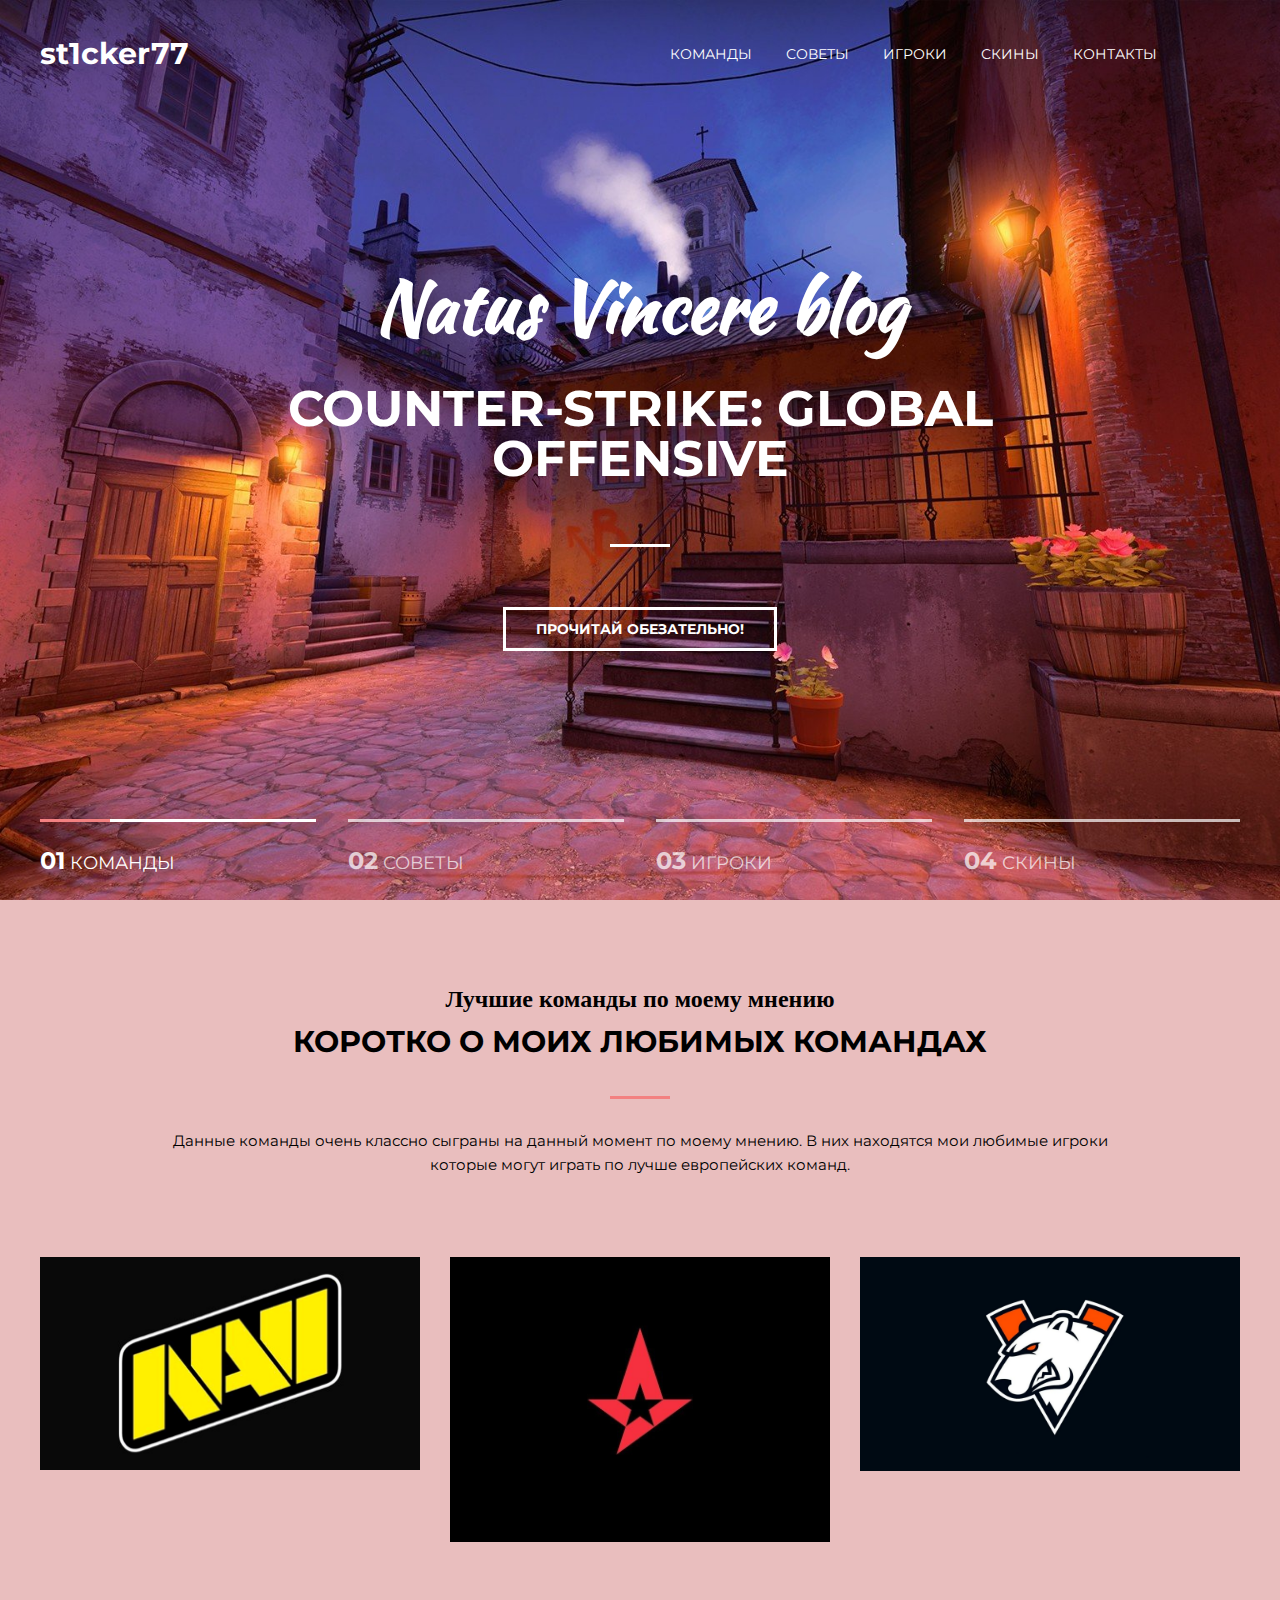
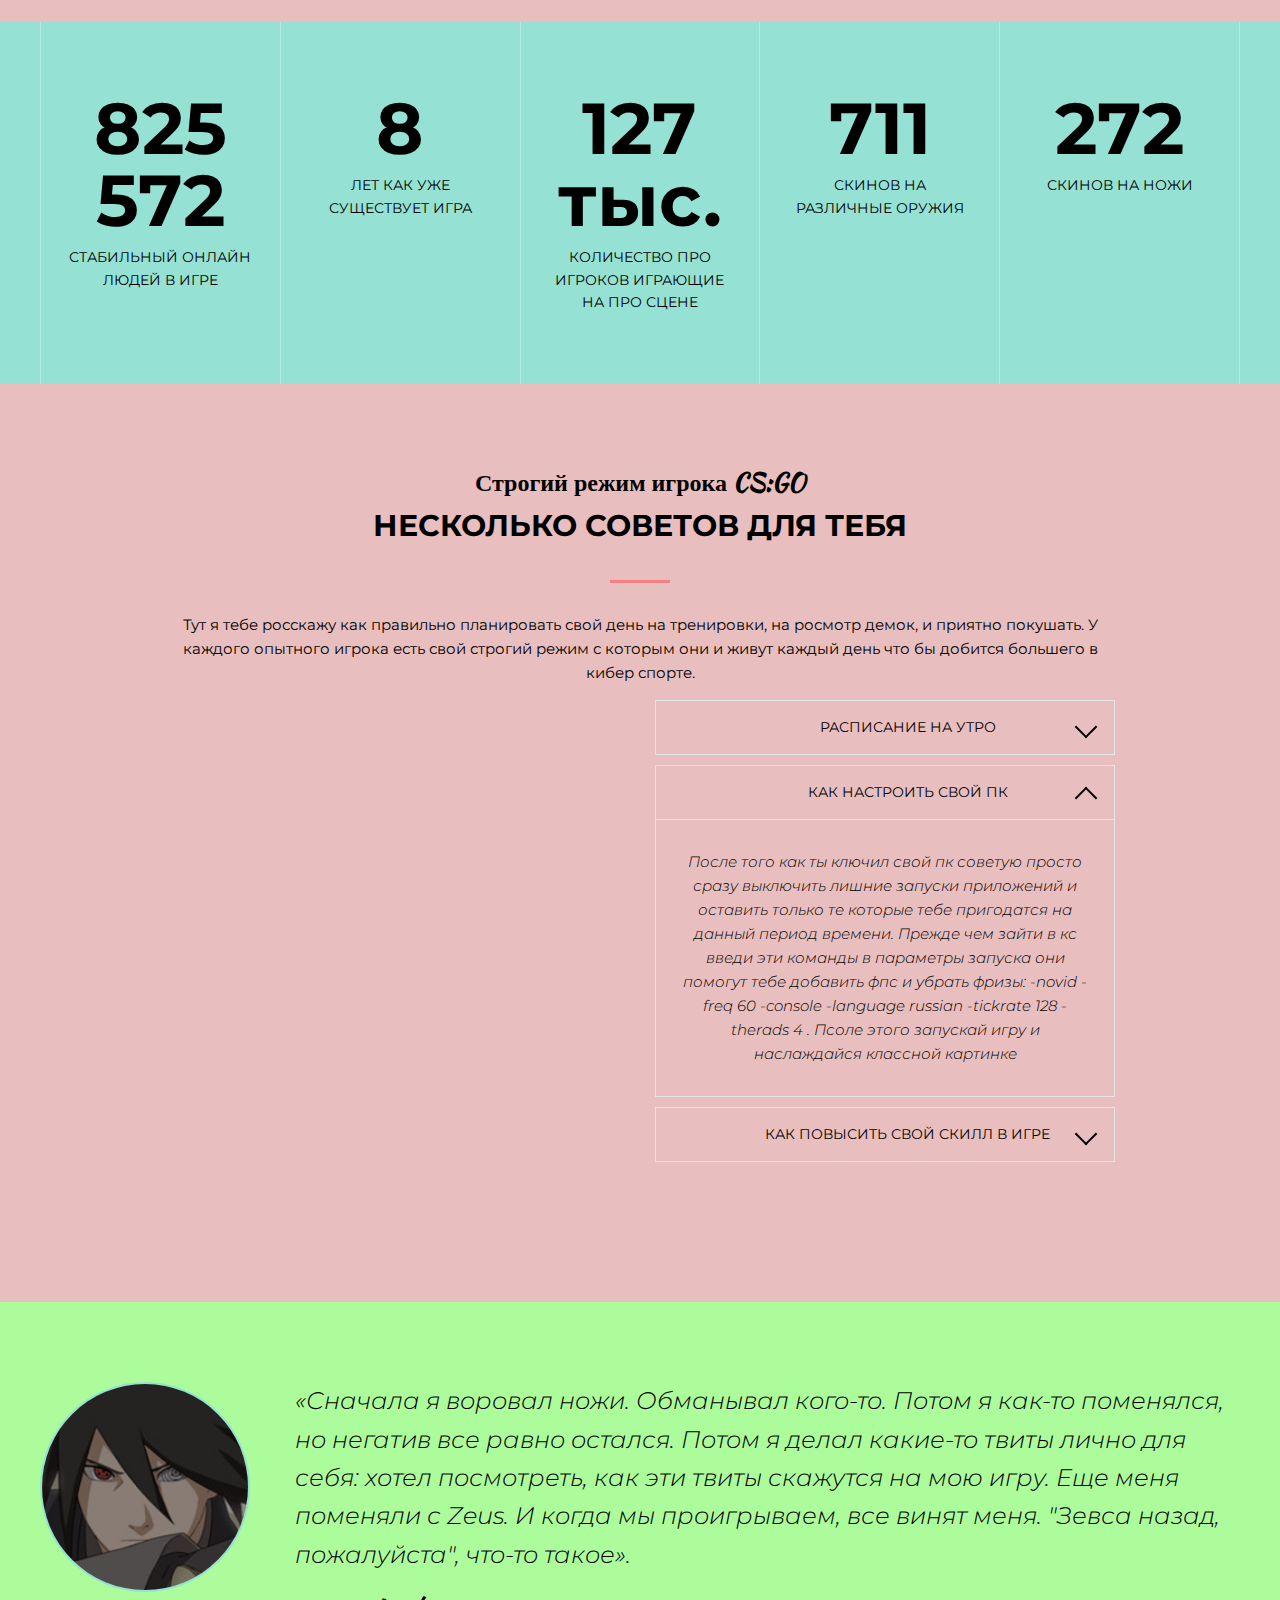
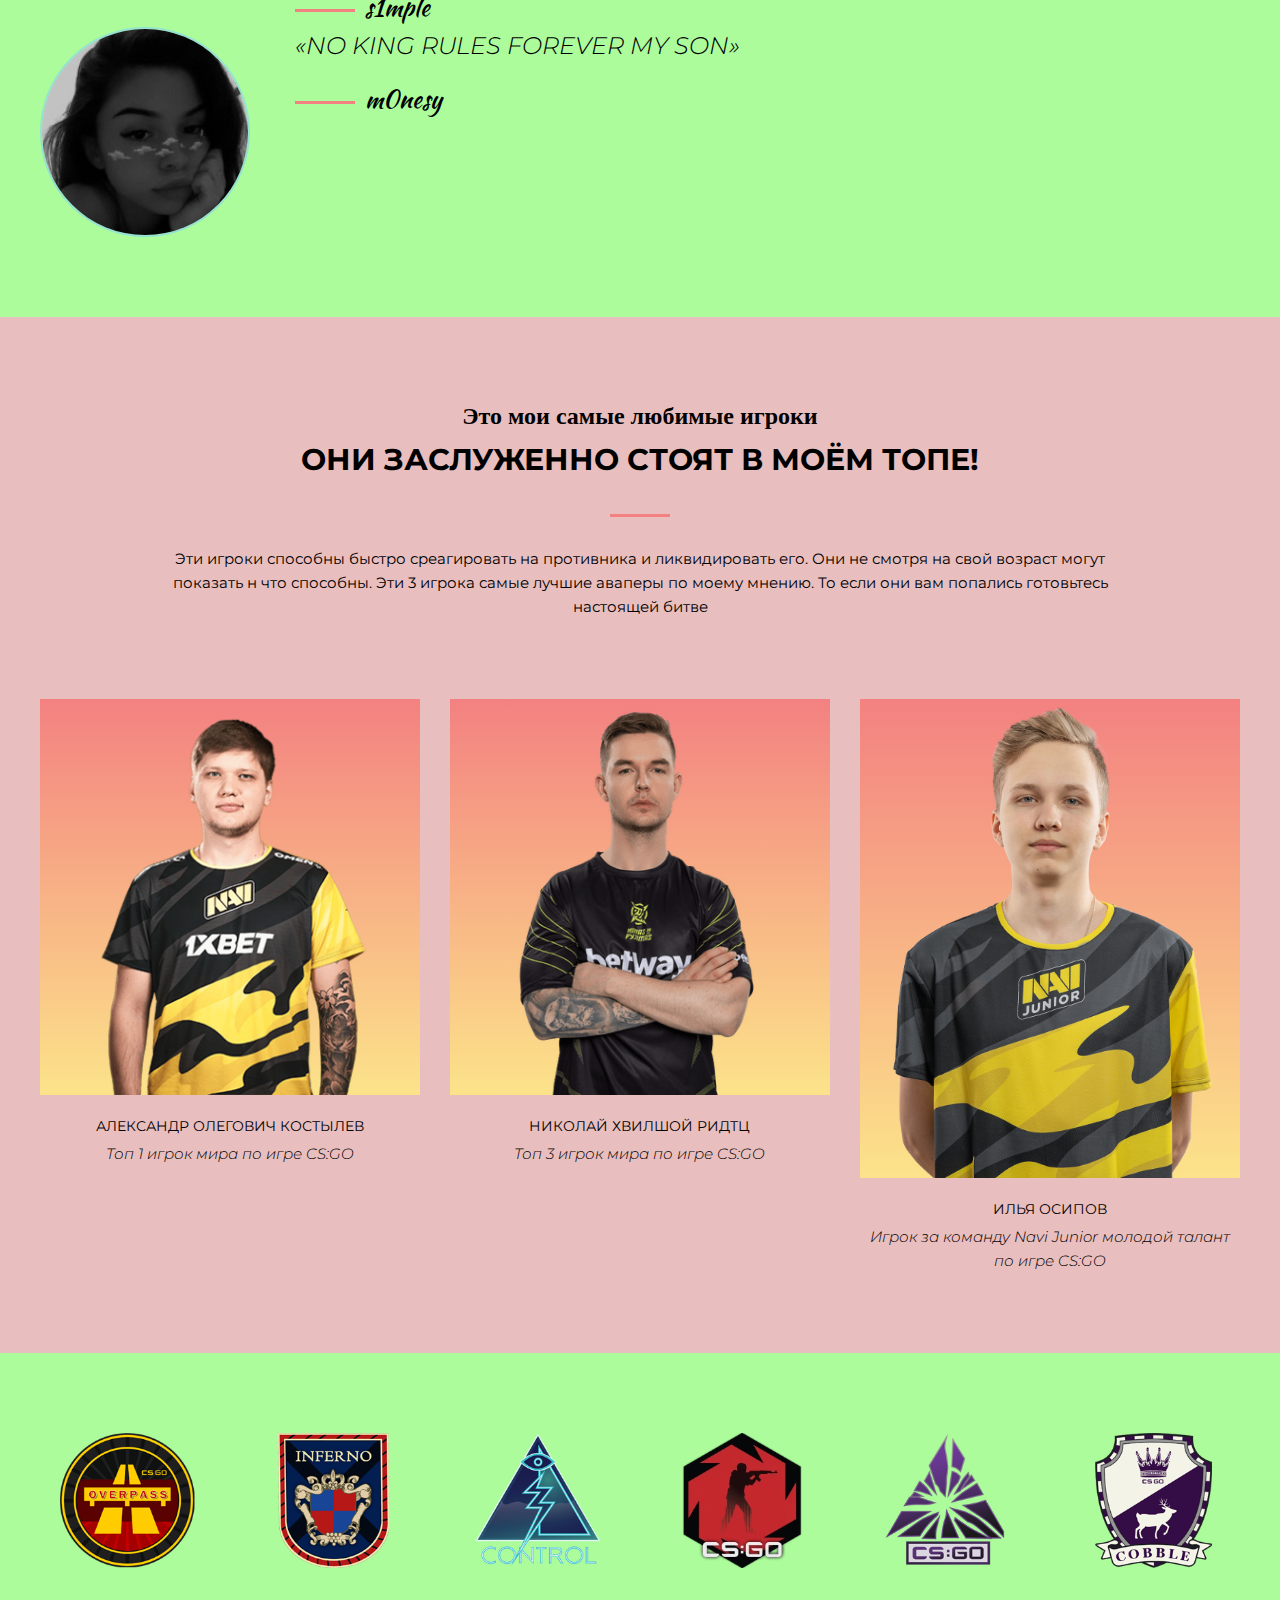
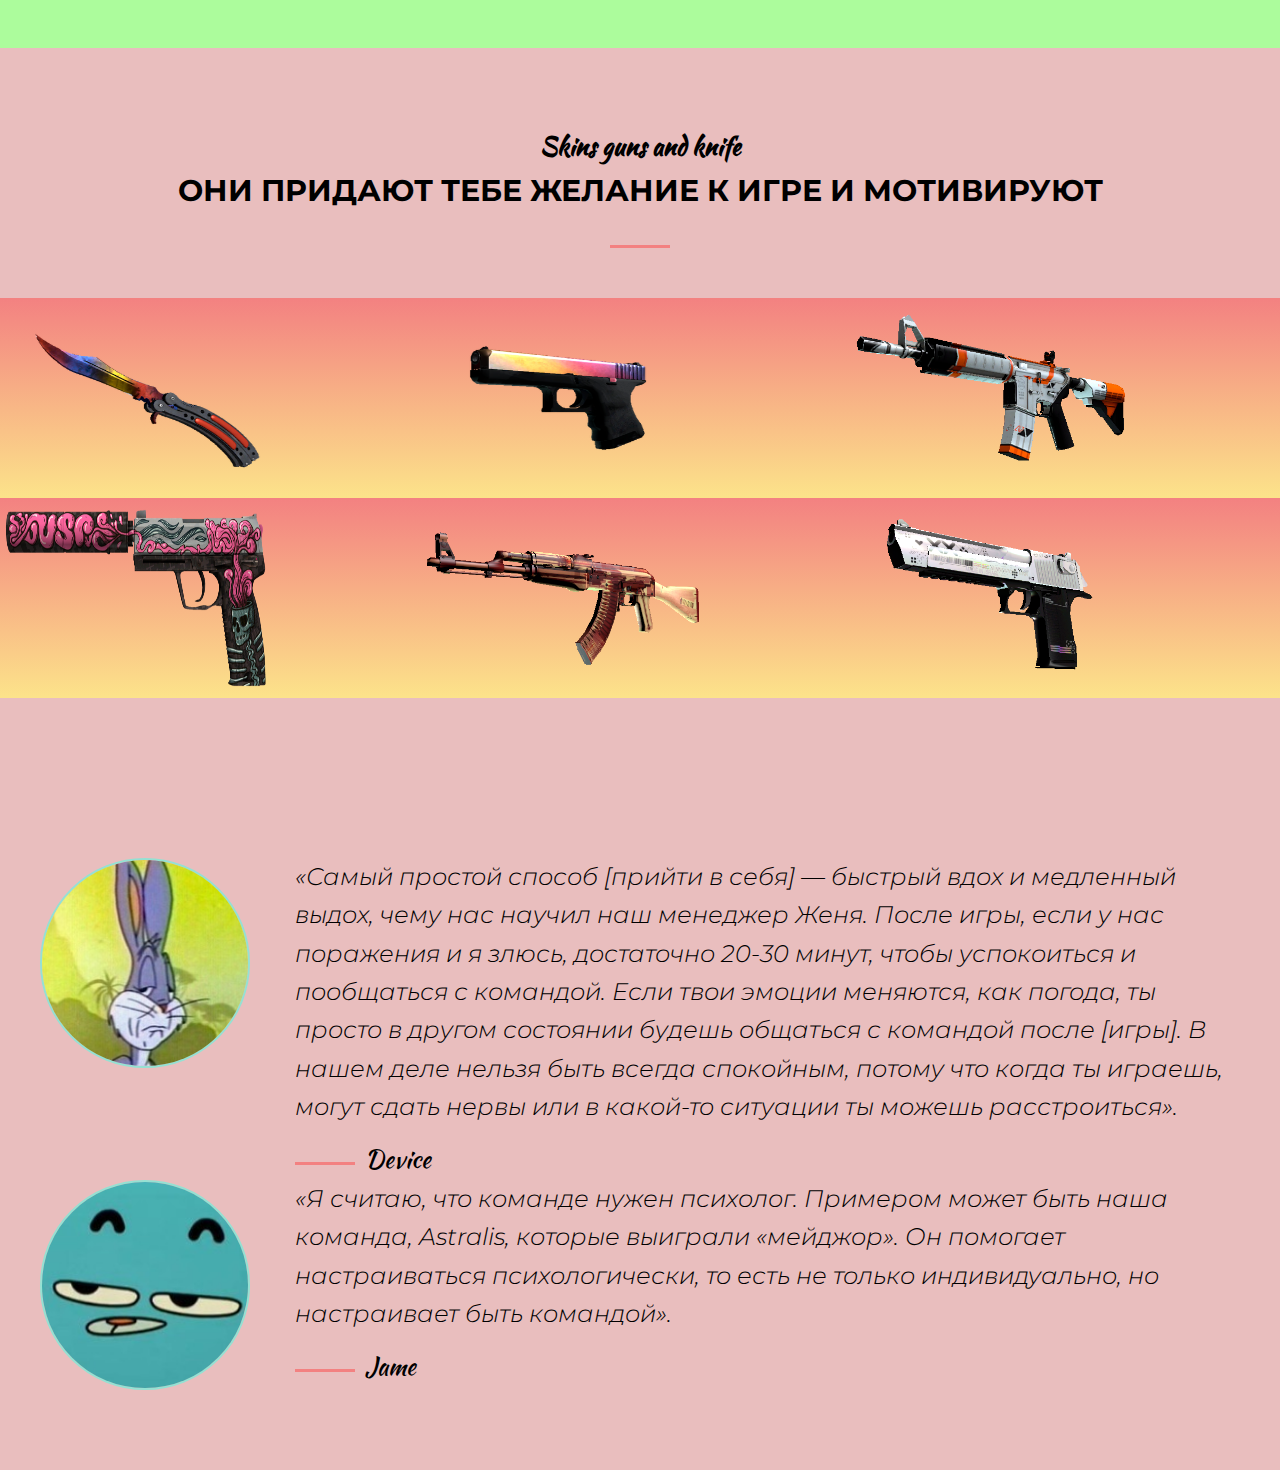
==== csgo_bio/index.html @ 7f613651 "Add files via upload" ====
<!DOCTYPE html>
<html lang="en">
<head>
    <meta charset="UTF-8">
    <meta name="viewport" content="width=device-width, initial-scale=1">
    <link rel="stylesheet" href="assets/css/style.css">
    <link href="https://fonts.googleapis.com/css?family=Kaushan+Script|Montserrat:300i,400,700&amp;subset=cyrillic-ext" rel="stylesheet">
    <link rel="stylesheet" href="https://use.fontawesome.com/releases/v5.7.2/css/all.css" integrity="sha384-fnmOCqbTlWIlj8LyTjo7mOUStjsKC4pOpQbqyi7RrhN7udi9RwhKkMHpvLbHG9Sr" crossorigin="anonymous">
    <link rel="stylesheet" type="text/css" href="https://cdn.jsdelivr.net/npm/slick-carousel@1.8.1/slick/slick.css"/>
    <title>st1cker77</title>
</head>
<body>
<header class="header" id="header">
    <div class="container">
        <div class="header__inner">
            <div class="header__logo" data-scroll="#intro">st1cker77</div>
            <nav class="nav" id="nav">
                <a class="nav__link" href="#" data-scroll="#about">Команды</a>
                <a class="nav__link" href="#" data-scroll="#sovet">Советы</a>
                <a class="nav__link" href="" data-scroll="#player">Игроки</a>
                <a class="nav__link" href="#" data-scroll="#works">Скины</a>
                <a class="nav__link" href="index2.html" target="_blank">КОНТАКТЫ</a>
                <a class="nav__link" href="cardindex.html" target="_blank">
                    <i class="fas fa-shopping-cart"></i>
                </a>
                <a class="nav__link" href="https://www.google.com/" target="_blank">
                    <i class="fas fa-search"></i>
                </a>
            </nav>
            <button class="nav-toggle" id="nav_toggle" type="button">
                <span class="nav-toggle__item">Menu</span>
            </button>
        </div>
    </div>
</header>
<div class="page">
    
    <div class="intro" id="intro">
        <div class="container">
            <div class="intro__inner">
                <h2 class="intro__suptitle">Natus Vincere blog</h2>
                <h1 class="intro__title">Counter-Strike: Global Offensive</h1>

                <a class="btn" href="https://ru.wikipedia.org/wiki/Counter-Strike:_Global_Offensive" target="_blank">Прочитай обезательно!</a>
            </div>
        </div>

        <div class="slider">
            <div class="container">
                <div class="slider__inner">
                    <div class="slider__item active">
                        <span class="slider__num">01</span>
                        <span class="slider__text">Команды</span>
                    </div>
                    <div class="slider__item">
                        <span class="slider__num">02</span>
                        <span class="slider__text">Советы</span>
                    </div>
                    <div class="slider__item">
                        <span class="slider__num">03</span>
                        <span class="slider__text">Игроки</span>
                    </div>
                    <div class="slider__item">
                        <span class="slider__num">04</span>
                        <span class="slider__text">Скины</span>
                    </div>
                </div>
            </div>
        </div>

    </div>


    
    <section class="section" id="about">
        <div class="container">

            <div class="section__header">
                <h3 class="section__suptitle">Лучшие команды по моему мнению</h3>
                <h2 class="section__title">Коротко о моих любимых командах</h2>
                <div class="section__text">
                    <p>Данные команды очень классно сыграны на данный момент по моему мнению. В них находятся мои любимые игроки которые могут играть по лучше европейских команд.</p>
                </div>
            </div>

            <div class="card">
                <div class="card__item">
                    <div class="card__inner">
                        <div class="card__img">
                            <a href="https://navi.gg/" target="_blank"><img src="assets/images/about/1.png" alt=""></a>
                        </div>
                        <div class="card__text">Natus Vincere</div>
                    </div>
                </div>

                <div class="card__item">
                    <div class="card__inner">
                        <div class="card__img">
                            <a href="https://astralis.gg/" target="_blank"><img src="assets/images/about/2.jpg" alt=""></a>
                        </div>
                        <div class="card__text">Astralis</div>
                    </div>
                </div>

                <div class="card__item">
                    <div class="card__inner">
                        <div class="card__img">
                            <a href="https://virtus.pro/ru/" target="_blank"><img src="assets/images/about/3.png" alt="" ></a>
                        </div>
                        <div class="card__text">Virtus.Pro</div>
                        
                    </div>
                </div>
            </div>

        </div>
    </section>
    
    <div class="statistics">
        <div class="container">

            <div class="stat">
                <div class="stat__item">
                    <div class="stat__count">825 572</div>
                    <div class="stat__text">Стабильный онлайн людей в игре</div>
                </div>
                <div class="stat__item">
                    <div class="stat__count">8</div>
                    <div class="stat__text">Лет как уже существует игра </div>
                </div>
                <div class="stat__item">
                    <div class="stat__count">127 тыс.</div>
                    <div class="stat__text">Количество про игроков играющие на про сцене </div>
                </div>
                <div class="stat__item">
                    <div class="stat__count">711</div>
                    <div class="stat__text">Скинов на различные оружия</div>
                </div>
                <div class="stat__item">
                    <div class="stat__count">272</div>
                    <div class="stat__text">Скинов на ножи</div>
                </div>
            </div>

        </div>
    </div>

    <section class="section" id="sovet">
        <div class="container">

            <div class="section__header">
                <h3 class="section__suptitle">Строгий режим игрока CS:GO</h3>
                <h2 class="section__title">несколько советов для тебя</h2>
                <div class="section__text">
                    <p>Тут я тебе росскажу как правильно планировать свой день на тренировки, на росмотр демок, и приятно покушать.  
                    У каждого опытного игрока есть свой строгий режим с которым они и живут каждый день что бы добится большего в кибер спорте.</p>
            </div>

            <div class="wedo">
                <div class="wedo__item">
                    <img class="wedo__img" src="assets/images/wedo.jpg" alt="">
                </div>

                <div class="wedo__item">

                    <div class="accordion">
                        <div class="accordion__item" data-collapse="#wedo_1">
                            <div class="accordion__header">
                                <img class="accordion__icon" src="assets/images/services/photography.png" alt="">
                                <div class="accordion__title">Расписание на утро</div>
                            </div>
                            <div class="accordion__content" id="wedo_1">
                                <p>Каждое утро я советую начинать с того что ты встал пошёл и умылся холодной водой, она тебе придаёт бодрости и быстро проснутся. После этого советую тебе выпить вкусного кофе и пойти сесть за компьютер и начать играть. Сначала поиграй тот самый Aim Botz что бы быстро почуствовать мышь и немного дм. После этого запускай FACEIT и начинай играть</p>
                            </div>
                        </div>

                        <div class="accordion__item active" data-collapse="#wedo_2">
                            <div class="accordion__header">
                                <img class="accordion__icon" src="assets/images/services/creativity.png" alt="">
                                <div class="accordion__title">Как настроить свой пк</div>
                            </div>
                            <div class="accordion__content" id="wedo_2">
                                <p>После того как ты ключил свой пк советую просто сразу выключить лишние запуски приложений и оставить только те которые тебе пригодатся на данный период времени. Прежде чем зайти в кс введи эти команды в параметры запуска они помогут тебе добавить фпс и убрать фризы: -novid -freq 60 -console -language russian -tickrate 128 -therads 4 . Псоле этого запускай игру и наслаждайся классной картинке</p>
                            </div>
                        </div>

                        <div class="accordion__item" data-collapse="#wedo_3">
                            <div class="accordion__header">
                                <img class="accordion__icon" src="assets/images/services/webdesign.png" alt="">
                                <div class="accordion__title">Как повысить свой скилл в игре</div>
                            </div>
                            <div class="accordion__content" id="wedo_3">
                                <p>Советую выбрать свою роль на каждой карте где у тебя часто и классно получается отыграть. Начни играть отдельную роль а не пушить каждую позицию. Каждый вечер советую смотреть демку того игрока который отыгрует такую же роль как и ты </p>
                            </div>
                        </div>
                    </div>

                </div>
            </div>

        </div>
    </section>


    <div class="section  section--gray">
        <div class="container">

            <div class="reviews">
                <div data-slider>
                    <div>
                        <div class="reviews__item">
                            <img class="reviews__photo" src="assets/images/avatar.jpg" alt="">
                            <div class="reviews__text">«Сначала я воровал ножи. Обманывал кого-то. Потом я как-то поменялся, но негатив все равно остался. Потом я делал какие-то твиты лично для себя: хотел посмотреть, как эти твиты скажутся на мою игру. Еще меня поменяли с  Zeus. И когда мы проигрываем, все винят меня. "Зевса назад, пожалуйста", что-то такое».</div>
                            <div class="reviews__author">s1mple</div>
                        </div>
                    </div>

                    <div>
                        <div class="reviews__item">
                            <img class="reviews__photo" src="assets/images/avatar2.jpg" alt="">
                            <div class="reviews__text">«NO KING RULES FOREVER MY SON»</div>
                            <div class="reviews__author">m0nesy</div>
                        </div>
                    </div>
                </div>
            </div>

        </div>
    </div>


    <section class="section" id="player">
        <div class="container">

            <div class="section__header">
                <h3 class="section__suptitle">Это мои самые любимые игроки</h3>
                <h2 class="section__title">Они заслуженно стоят в моём топе!</h2>
                <div class="section__text">
                    <p>Эти игроки способны быстро среагировать на противника и ликвидировать его. Они не смотря на свой возраст могут показать н что способны. Эти 3 игрока самые лучшие аваперы по моему мнению. То если они вам попались готовьтесь настоящей битве</p>
                </div>
            </div>

            <div class="card">
                <div class="card__item">
                    <div class="card__inner">
                        <div class="card__img">
                            <img src="assets/images/team/1.jpg" alt="">
                        </div>
                        <div class="card__text">
                            <div class="social">
                                <a class="social__item" href="https://ru-ru.facebook.com/s1mpleon" target="_blank">
                                    <i class="fab fa-facebook-f"></i>
                                </a>
                                <a class="social__item" href="https://twitter.com/s1mpleo" target="_blank">
                                    <i class="fab fa-twitter"></i>
                                </a>
                                <a class="social__item" href="https://www.instagram.com/s1mpleo/?hl=ru" target="_blank">
                                    <i class="fab fa-instagram"></i>
                                </a>
                            </div>
                        </div>
                    </div>
                    <div class="card__info">
                        <div class="card__name">Александр Олегович Костылев</div>
                        <div class="card__prof">Топ 1 игрок мира по игре CS:GO</div>
                    </div>
                </div>

                <div class="card__item">
                    <div class="card__inner">
                        <div class="card__img">
                            <img src="assets/images/team/2.jpg" alt="">
                        </div>
                        <div class="card__text">
                            <div class="social">
                                <a class="social__item" href="https://www.facebook.com/devveking" target="_blank">
                                    <i class="fab fa-facebook-f"></i>
                                </a>
                                <a class="social__item" href="https://twitter.com/dev1ce?lang=ru" target="_blank">
                                    <i class="fab fa-twitter"></i>
                                </a>
                                <a class="social__item" href="https://www.instagram.com/devveking/?hl=ru" target="_blank">
                                    <i class="fab fa-instagram"></i>
                                </a>
                            </div>
                        </div>
                    </div>
                    <div class="card__info">
                        <div class="card__name">Николай Хвилшой Ридтц</div>
                        <div class="card__prof">Топ 3 игрок мира по игре CS:GO</div>
                    </div>
                </div>

                <div class="card__item">
                    <div class="card__inner">
                        <div class="card__img">
                            <img src="assets/images/team/3.jpg" alt="">
                        </div>
                        <div class="card__text">
                            <div class="social">
                                <a class="social__item" href="https://twitter.com/m0NESY13" target="_blank">
                                    <i class="fab fa-twitter"></i>
                                </a>
                                <a class="social__item" href="https://www.instagram.com/m0nesy13/" target="_blank">
                                    <i class="fab fa-instagram"></i>
                                </a>
                            </div>
                        </div>
                    </div>
                    <div class="card__info">
                        <div class="card__name">Илья Осипов</div>
                        <div class="card__prof">Игрок за команду Navi Junior молодой талант по игре CS:GO</div>
                    </div>
                </div>

            </div>

        </div>
    </section>
    
    <div class="section  section--gray">
        <div class="container">

            <div class="logos">
                <div class="logos__item">
                    <img class="logos__img" src="assets/images/logos/1.png" alt="">
                </div>
                <div class="logos__item">
                    <img class="logos__img" src="assets/images/logos/2.png" alt="">
                </div>
                <div class="logos__item">
                    <img class="logos__img" src="assets/images/logos/3.png" alt="">
                </div>
                <div class="logos__item">
                    <img class="logos__img" src="assets/images/logos/4.png" alt="">
                </div>
                <div class="logos__item">
                    <img class="logos__img" src="assets/images/logos/5.png" alt="">
                </div>
                <div class="logos__item">
                    <img class="logos__img" src="assets/images/logos/6.png" alt="">
                </div>
            </div>

        </div>
    </div>

    <section class="section" id="works">
        <div class="container">
            <div class="section__header">
                <h3 class="section__suptitle">Skins guns and knife</h3>
                <h2 class="section__title">Они придают тебе желание к игре и мотивируют</h2>
                <div class="section__text">
                    <p></p>
                </div>
            </div>
        </div>

        <div class="works">
            <div class="works__col">
                <div class="works__item">
                    <img class="works__image" src="assets/images/works/1.jpg" alt="" width="271px" height="112px">
                    <div class="works__info">
                        <div class="works__title">Butterfly knife</div>
                        <div class="works__text">Marble fade</div>
                    </div>
                </div>
                <div class="works__item">
                    <img class="works__image" src="assets/images/works/2.jpg" alt="" width="271px" height="112px">
                    <div class="works__info">
                        <div class="works__title">USP-S</div>
                        <div class="works__text">Cortex</div>
                    </div>
                </div>
            </div>

            <div class="works__col">
                <div class="works__item">
                    <img class="works__image" src="assets/images/works/3.jpg" alt="" width="271px" height="112px">
                    <div class="works__info">
                        <div class="works__title">Glock-18</div>
                        <div class="works__text">Fade</div>
                    </div>
                </div>
                <div class="works__item">
                    <img class="works__image" src="assets/images/works/4.jpg" alt="" width="271px" height="112px">
                    <div class="works__info">
                        <div class="works__title">AK-47</div>
                        <div class="works__text">X-Ray</div>
                    </div>
                </div>
            </div>



            <div class="works__col">
                <div class="works__item">
                    <img class="works__image" src="assets/images/works/6.jpg" alt="" width="271px" height="112px">
                    <div class="works__info">
                        <div class="works__title">M4A4</div>
                        <div class="works__text">Asimov</div>
                    </div>
                </div>
                <div class="works__item">
                    <img class="works__image" src="assets/images/works/7.jpg" alt="" width="271px" height="112px">
                    <div class="works__info">
                        <div class="works__title">Desert Eagle</div>
                        <div class="works__text">Printstream</div>
                    </div>
                </div>
            </div>
        </div>
    </section>

    <div class="section">
        <div class="container">

            <div class="reviews">

                <div data-slider>
                    <div>
                        <div class="reviews__item">
                            <img class="reviews__photo" src="assets/images/img1.jpg" alt="">
                            <div class="reviews__text">«Самый простой способ [прийти в себя] — быстрый вдох и медленный выдох, чему нас научил наш менеджер Женя. После игры, если у нас поражения и я злюсь, достаточно 20-30 минут, чтобы успокоиться и пообщаться с командой. Если твои эмоции меняются, как погода, ты просто в другом состоянии будешь общаться с командой после [игры]. В нашем деле нельзя быть всегда спокойным, потому что когда ты играешь, могут сдать нервы или в какой-то ситуации ты можешь расстроиться».</div>
                            <div class="reviews__author">Device</div>
                        </div>
                    </div>

                    <div>
                        <div class="reviews__item">
                            <img class="reviews__photo" src="assets/images/img2.jpg" alt="">
                            <div class="reviews__text">«Я считаю, что команде нужен психолог. Примером может быть наша команда,  Astralis, которые выиграли «мейджор». Он помогает настраиваться психологически, то есть не только индивидуально, но настраивает быть командой».</div>
                            <div class="reviews__author">Jame</div>
                        </div>
                    </div>
                </div>
            </div>

        </div>
    </div>

<script src="https://ajax.googleapis.com/ajax/libs/jquery/3.3.1/jquery.min.js"></script>
<script type="text/javascript" src="https://cdn.jsdelivr.net/npm/slick-carousel@1.8.1/slick/slick.min.js"></script>
<script src="assets/js/app.js"></script>

</body>
</html>
---- csgo_bio/assets/css/style.css ----
body {
    margin: 0;
    font-family: 'Montserrat', sans-serif;

    font-size: 15px;
    line-height: 1.6;
    color: #333;
}

*,
*:before,
*:after {
    box-sizing: border-box;
}

h1, h2, h3, h4, h5, h6 {
    margin: 0;
}

hr {
    display: block;
    width: 100%;
    height: 1px;
    margin: 40px 0;

    border: 0;
    background-color: #e5e5e5;
}



.page {
    overflow: hidden;
    background-color: rgb(233, 190, 190);
}



.container {
    width: 100%;
    max-width: 1230px;
    padding: 0 15px;
    margin: 0 auto;
}




.intro {
    display: flex;
    flex-direction: column;
    justify-content: center;
    width: 100%;
    height: 100vh;
    min-height: 820px;
    position: relative;

    background: url("../images/intro.jpg") center no-repeat;
    -webkit-background-size: cover;
    background-size: cover;
}

.intro__inner {
    width: 100%;
    max-width: 880px;
    margin: 0 auto;

    text-align: center;
}

.intro__title {
    color: #fff;
    font-size: 50px;
    font-weight: 700;
    text-transform: uppercase;
    line-height: 1;
}

.intro__title:after {
    content: "";
    display: block;
    width: 60px;
    height: 3px;
    margin: 60px auto;

    background-color: #fff;
}

.intro__suptitle {
    margin-bottom: 20px;

    font-family: 'Kaushan Script', cursive;
    font-size: 72px;
    color: #fff;
}



.header {
    width: 100%;
    padding-top: 30px;

    position: absolute;
    top: 0;
    left: 0;
    right: 0;
    z-index: 1000;
}

.header.fixed {
    padding: 10px 0;

    background-color: #eb8b8d;
    box-shadow: 0 3px 10px rgba(0, 0, 0, 0.2);

    position: fixed;
    top: 0;
    left: 0;
    right: 0;

    transform: translate3d(0, 0, 0);
}

.header.active {
    background-color: #eb8b8d;
}

.header__inner {
    display: flex;
    justify-content: space-between;
    align-items: center;
}

.header__logo {
    font-size: 30px;
    font-weight: 700;
    color: #fff;
}



.nav {
    font-size: 14px;
    text-transform: uppercase;
}

.nav__link {
    display: inline-block;
    vertical-align: top;
    margin: 0 15px;
    position: relative;

    color: #fff;
    text-decoration: none;

    transition: color .1s linear;
}

.nav__link:after {
    content: "";
    display: block;
    width: 100%;
    height: 3px;

    background-color: #fce38a;
    opacity: 0;

    position: absolute;
    top: 100%;
    left: 0;
    z-index: 1;

    transition: opacity .1s linear;
}

.nav__link:hover {
    color: #fce38a;
}

.nav__link:hover:after,
.nav__link.active:after {
    opacity: 1;
}

.nav__link.active {
    color: #fce38a;
}



.nav-toggle {
    width: 30px;
    padding: 10px 0;
    display: none;

    font-size: 0;
    color: transparent;

    border: 0;
    background: none;
    cursor: pointer;

    position: absolute;
    top: 24px;
    right: 24px;
    z-index: 1;
}

.nav-toggle:focus {
    outline: 0;
}

.nav-toggle__item {
    display: block;
    width: 100%;
    height: 3px;

    background-color: #fff;

    position: absolute;
    top: 0;
    right: 0;
    bottom: 0;
    left: 0;
    margin: auto;

    transition: background .2s linear;
}

.nav-toggle.active .nav-toggle__item {
    background: none;
}

.nav-toggle__item:before,
.nav-toggle__item:after {
    content: "";
    width: 100%;
    height: 3px;

    background-color: #fff;

    position: absolute;
    left: 0;
    z-index: 1;

    transition: transform .2s linear;
}

.nav-toggle__item:before {
    top: -8px;
}

.nav-toggle__item:after {
    bottom: -8px;
}

.nav-toggle.active .nav-toggle__item:before {
    transform-origin: left top;
    transform: rotate(45deg) translate3d(0px, -2px, 0)
}

.nav-toggle.active .nav-toggle__item:after {
    transform-origin: left bottom;
    transform: rotate(-45deg) translate3d(0px, 3px, 0);
}



.btn {
    display: inline-block;
    vertical-align: top;
    padding: 8px 30px;

    border: 3px solid #fff;

    font-size: 14px;
    font-weight: 700;
    color: #fff;
    text-transform: uppercase;
    text-decoration: none;

    transition: background .1s linear, color .1s linear;
}

.btn:hover {
    background-color: #fff;
    color: #333;
}




.slider {
    width: 100%;

    position: absolute;
    bottom: 0;
    left: 0;
    z-index: 1;
}

.slider__inner {
    display: flex;
    justify-content: space-between;
}

.slider__item {
    width: 23%;
    padding: 20px 0;
    position: relative;

    border-top: 3px solid #fff;
    opacity: .7;

    font-size: 18px;
    color: #fff;
    text-transform: uppercase;
}

.slider__item.active {
    opacity: 1;
}

.slider__item.active:before {
    content: "";
    display: block;
    width: 70px;
    height: 3px;

    background-color: #f38181;

    position: absolute;
    top: -3px;
    left: 0;
    z-index: 1;
}

.slider__num {
    font-size: 24px;
    font-weight: 700;
}



.section {
    padding: 80px 0;
}

.section--devices {
    margin-bottom: 40px;
    padding-bottom: 0;

    background: url("../images/devices-bg.jpg") center no-repeat;
    -webkit-background-size: cover;
    background-size: cover;
}

.section--gray {
    background-color: #acfc9c;
}

.section--clients {
    background: #f5f5f5 url("../images/clients-bg.jpg") center no-repeat;
    -webkit-background-size: cover;
    background-size: cover;
}

.section--map {
    padding: 40px 0;
    background: #000000 url("../images/map-bg.jpg") center no-repeat / cover;
}

.section__header {
    width: 100%;
    max-width: 950px;
    margin: 0 auto 50px;

    text-align: center;
}

.section__suptitle {
    font-family: 'Kaushan Script', cursive;
    font-size: 24px;
    color: rgb(0, 0, 0);
}

.section__title {
    font-size: 30px;
    font-weight: 700;
    color: rgb(0, 0, 0);
    text-transform: uppercase;
}

.section__title:after {
    content: "";
    display: block;
    width: 60px;
    height: 3px;
    margin: 30px auto;

    background-color: #f38181;
}

.section__text {
    font-size: 15px;
    color: rgb(0, 0, 0);
}




.card {
    margin: 80px -15px 0;
    display: flex;
    flex-wrap: wrap;
    justify-content: space-between;
}

.card__item {
    width: 33.33333%;
    padding: 0 15px;
}

.card__inner {
    position: relative;
    background-color: #95e1d3;
}

.card__inner:hover .card__img {
    transform: translate3d(-10px, -10px, 0);
}

.card__inner:hover .card__img img {
    opacity: .1;
}

.card__inner:hover .card__text {
    opacity: 1;
}

.card__img {
    background: linear-gradient(to bottom, #f38181, #fce38a);

    transition: transform .2s linear;
}

.card__img img {
    display: block;
    max-width: 100%;
    height: auto;
    transition: opacity .1s linear;
}

.card__text {
    width: 100%;

    font-size: 18px;
    color: #fff;
    text-transform: uppercase;
    font-weight: 700;
    text-align: center;
    opacity: 0;

    position: absolute;
    top: 50%;
    left: 0;
    z-index: 2;
    transform: translate3d(0, -50%, 0);

    transition: opacity .2s linear;
}

.card__info {
    margin-top: 20px;

    text-align: center;
}

.card__name {
    margin-bottom: 5px;

    font-size: 14px;
    color: rgb(0, 0, 0);
    text-transform: uppercase;
}

.card__prof {
    font-size: 15px;
    font-style: italic;
    font-weight: 300;
    color: rgb(0, 0, 0);
}




.statistics {
    background-color: #95e1d3;
}

.stat {
    display: flex;
    flex-wrap: wrap;
}

.stat__item {
    flex: 1 1 0;
    padding: 70px 25px;

    border-left: 1px solid #b5eae0;

    text-align: center;
    color: rgb(0, 0, 0);
}

.stat__item:last-child {
    border-right: 1px solid #b5eae0;
}

.stat__count {
    margin-bottom: 10px;

    font-size: 72px;
    font-weight: 700;
    line-height: 1;
}

.stat__text {
    font-size: 14px;
    text-transform: uppercase;
}


.services {
    display: flex;
    flex-wrap: wrap;
}

.services__item {
    width: 33.33333%;
    padding: 0 35px 40px 85px;
    position: relative;
    margin-bottom: 40px;
}

.services__item--border {
    border-bottom: 1px solid #000000;
}

.services__icon {
    position: absolute;
    top: 0;
    left: 28px;
    z-index: 1;
}

.services__title {
    margin-bottom: 10px;

    font-size: 14px;
    color: rgb(0, 0, 0);
    text-transform: uppercase;
}

.services__text {
    font-size: 15px;
    color: rgb(0, 0, 0);
}

.devices {
    width: 100%;
    max-width: 600px;
    margin: 0 auto;
    position: relative;
}

.devices__item {
    display: block;
    max-width: 100%;
    height: auto;
}

.devices__item--iphone {
    position: absolute;
    bottom: -80px;
    right: 0;
    z-index: 1;
}



.wedo {
    display: flex;
    flex-wrap: wrap;
    margin: 0 -15px;
}

.wedo__item {
    width: 50%;
    padding: 0 15px;
}

.wedo__img {
    display: block;
    max-width: 100%;
    height: auto;
}


.accordion__item {
    margin-bottom: 10px;
    border: 1px solid #e5e5e5;
}

.accordion__item.active .accordion__content {
    display: block;
}

.accordion__item.active .accordion__header {
    border-bottom-color: #e5e5e5;
}

.accordion__item.active .accordion__header:after {
    transform: translateY(-50%) rotate(-45deg);
    margin-top: 5px;
}

.accordion__header {
    padding: 15px 20px 15px 65px;
    position: relative;

    border-bottom: 1px solid transparent;
    cursor: pointer;
}

.accordion__header:after {
    content: "";
    display: block;
    width: 16px;
    height: 16px;

    border-top: 2px solid rgb(0, 0, 0);
    border-right: 2px solid rgb(0, 0, 0);

    position: absolute;
    top: 50%;
    right: 20px;
    z-index: 1;

    transform: translateY(-50%) rotate(135deg);
}

.accordion__icon {
    position: absolute;
    top: 50%;
    left: 20px;
    z-index: 1;

    transform: translateY(-50%);
}

.accordion__content {
    padding: 15px 20px;
    display: none;

    font-size: 15px;
    color: rgb(0, 0, 0);
    font-style: italic;
    font-weight: 300;
}

.accordion__title {
    font-size: 14px;
    color: rgb(0, 0, 0);
    text-transform: uppercase;
}



.reviews {
    position: relative;
}

.reviews .slick-slider {
    padding: 0 110px;
}

.reviews__item {
    min-height: 210px;
    padding-left: 255px;
    position: relative;
}

.reviews__photo {
    display: block;
    width: 210px;
    height: 210px;

    border: 2px solid #95e1d3;
    border-radius: 50%;

    position: absolute;
    top: 0;
    left: 0;
    z-index: 1;
}

.reviews__text {
    margin-bottom: 15px;

    font-size: 24px;
    font-style: italic;
    font-weight: 300;
    color: rgb(0, 0, 0);
}

.reviews__author {
    font-family: 'Kaushan Script', cursive;
    font-size: 24px;
    color: rgb(0, 0, 0);
}

.reviews__author:before {
    content: "";
    display: inline-block;
    vertical-align: middle;
    width: 60px;
    height: 3px;
    margin-right: 10px;

    background-color: #f38181;
}

.slick-arrow {
    display: block;
    font-size: 0;
    color: transparent;

    border: 0;
    background: none;
    cursor: pointer;

    position: absolute;
    top: 50%;
    z-index: 1;
    transform: translateY(-50%);
}

.slick-arrow:focus {
    outline: 0;
}

.slick-arrow:after {
    content: "";
    display: block;
    width: 16px;
    height: 16px;

    border-top: 2px solid rgb(0, 0, 0);
    border-left: 2px solid rgb(0, 0, 0);
}

.slick-prev {
    left: 0;
    transform: rotate(-45deg);
}

.reviews__btn--next,
.slick-next {
    right: 0;
    transform: rotate(135deg);
}


.social {
    display: flex;
    justify-content: center;
}

.social__item {
    width: 55px;
    height: 55px;
    padding: 12px 10px;

    background-color: #fce38a;
    border-right: 1px solid #f38181;

    font-size: 30px;
    text-decoration: none;
    color: #f38181;
    line-height: 1;

    transition: background .1s linear, color .1s linear;
}

.social__item:last-child {
    border-right: 0;
}

.social__item:hover {
    color: #fff;
    background-color: #f38181;
}



.logos {
    display: flex;
    justify-content: space-between;
    align-items: center;
    margin: 0 -15px;
}

.logos__item {
    padding: 0 15px;
}

.logos__img {
    display: block;
    max-width: 100%;
    height: auto;
}


.works {
    display: flex;
}

.works__col {
    flex: 1 1 0;
}

.works__item {
    position: relative;

    background: linear-gradient(to bottom, #f38181, #fce38a);
}

.works__item:hover .works__image {
    opacity: .1;
}

.works__item:hover .works__info {
    opacity: 1;
}

.works__image {
    display: block;
   width: 273px;
    height: 200px;

    transition: opacity .2s linear;
}

.works__info {
    width: 100%;
    padding: 0 15px;

    text-align: center;
    color: #fff;
    opacity: 0;

    position: absolute;
    top: 50%;
    left: 0;
    z-index: 1;

    transform: translate3d(0, -50%, 0);
    transition: opacity .2s linear;
}

.works__title {
    margin-bottom: 5px;

    font-size: 14px;
    text-transform: uppercase;
}

.works__text {
    font-size: 15px;
    font-weight: 300;
    font-style: italic;
}



.clients {
    display: flex;
    flex-wrap: wrap;
    margin-top: 70px;
}

.clients__item {
    width: 50%;
    padding: 0 45px 0 175px;
    position: relative;
    margin-bottom: 60px;
}

.clients__photo {
    width: 110px;
    height: 110px;

    border-radius: 50%;

    position: absolute;
    top: 0;
    left: 40px;
    z-index: 1;
}

.clients__name {
    margin-bottom: 5px;

    font-size: 14px;
    color: rgb(0, 0, 0);
    text-transform: uppercase;
}

.clients__prof {
    font-size: 15px;
    color: rgb(0, 0, 0);
    font-style: italic;
    font-weight: 300;
}

.clients__text {
    font-size: 15px;
    color: rgb(0, 0, 0);
}

.clients__text:before {
    content: "";
    display: block;
    width: 60px;
    height: 3px;
    margin: 15px 0;

    background-color: #f38181;
}


.blog {
    display: flex;
    flex-wrap: wrap;
    justify-content: space-between;
}

.blog__item {
    width: 31%;
}

.blog__header {
    position: relative;
    margin-bottom: 14px;
}

.blog__photo {
    display: block;
    max-width: 100%;
    height: auto;
}

.blog__date {
    padding: 10px 20px;

    background-color: #95e1d3;

    font-style: italic;
    font-size: 15px;
    color: #fff;
    font-weight: 300;
    text-align: center;

    position: absolute;
    bottom: 10px;
    left: -10px;
    z-index: 1;
}

.blog__date-day {
    font-size: 30px;
    line-height: 1;
    font-weight: 700;
    font-style: normal;
}

.blog__content {
    margin-bottom: 14px;
}

.blog__title {
    margin-bottom: 10px;

    font-size: 14px;
    color: rgb(0, 0, 0);
    text-transform: uppercase;
}

.blog__title a {
    color: inherit;
    text-decoration: none;
}

.blog__title a:hover {
    text-decoration: underline;
}

.blog__text {
    font-size: 15px;
    color: rgb(0, 0, 0);
}

.blog__footer {
    padding-top: 14px;
    border-top: 1px solid #e5e5e5;

    font-size: 15px;
    font-weight: 300;
    font-style: italic;
    color: rgb(0, 0, 0);
}

.blog-stat__item {
    display: inline-block;
    vertical-align: top;
    margin-right: 10px;
}

.blog-stat__item i {
    color: #95e1d3;
}


.map {
    text-align: center;
}

.map__title {
    font-size: 24px;
    color: #f38181;
    font-weight: 700;
    text-transform: uppercase;
}

.map__title:after {
    content: "";
    display: block;
    width: 60px;
    height: 3px;
    margin: 15px auto 0;

    background-color: #f38181;
}

.map__title a {
    color: inherit;
    text-decoration: none;
}

.map__title a:hover {
    text-decoration: underline;
}



.footer {
    padding-top: 65px;

    background-color: #f8f8f8;
}

.footer__inner {
    display: flex;
    flex-wrap: wrap;
    justify-content: space-between;
    margin: 0 -15px;
    padding-bottom: 65px;
}

.footer__col {
    padding: 0 15px;
}

.footer__col--first {
    width: 40%;
}

.footer__col--second {
    width: 29%;
}

.footer__col--third {
    width: 22%;
}

.footer__logo {
    margin-bottom: 30px;

    font-size: 46px;
    font-weight: 700;
    color: #ccc;
}

.footer__text {
    margin-bottom: 30px;

    font-size: 15px;
    color: rgb(0, 0, 0);
}

.footer__social {
    margin-bottom: 25px;
}

.footer__social-header {
    padding-bottom: 15px;

    font-size: 14px;
    color: rgb(0, 0, 0);

    border-bottom: 1px solid #e5e5e5;
}

.footer__social-header b {
    font-size: 18px;
}

.footer__social-content {
    padding-top: 15px;

    font-size: 15px;
    color: rgb(0, 0, 0);
    font-style: italic;
    font-weight: 300;
}

.footer__social-content a {
    display: inline-block;
    vertical-align: middle;
    margin-left: 10px;

    font-size: 18px;
    color: #95e1d3;
}

.footer__title {
    margin: 30px 0;

    font-size: 14px;
    color: rgb(0, 0, 0);
    text-transform: uppercase;
}


.blogs__item {
    display: flex;
    align-items: center;
    margin-bottom: 30px;
}

.blogs__img {
    width: 120px;
    height: 80px;
}

.blogs__content {
    padding-left: 20px;
}

.blogs__title {
    display: block;
    margin-bottom: 5px;

    color: rgb(0, 0, 0);
    font-size: 12px;
    line-height: 1.5;
    text-transform: uppercase;
    text-decoration: none;
}

.blogs__title:hover {
    text-decoration: underline;
}

.blogs__date {
    font-size: 13px;
    color: rgb(0, 0, 0);
    font-style: italic;
    font-weight: 300;
}


.instagram {
    display: flex;
    flex-wrap: wrap;
    justify-content: space-between;
}

.instagram__item {
    width: 33%;
    border-bottom: 1px solid #fff;
}

.instagram__item img {
    display: block;
    max-width: 100%;
    height: auto;
}


.subscribe {
    width: 100%;
    max-width: 380px;
    display: flex;
}

.subscribe__input {
    width: 60%;
    height: 40px;
    padding: 12px;

    background: #fff;
    border: 1px solid #e7e7e7;
    border-right: 0;

    font-family: 'Montserrat', sans-serif;
    font-size: 15px;
    line-height: 1.1;
    color: rgb(0, 0, 0);
    font-style: italic;
    font-weight: 300;
}

.subscribe__input::placeholder {
    color: #ccc;
}

.subscribe__input:focus {
    outline: 0;
    border-color: #95e1d3;
}

.subscribe__btn {
    width: 40%;
    height: 40px;
    padding: 12px 30px;

    background-color: #95e1d3;
    border: 0;
    cursor: pointer;

    font-family: 'Montserrat', sans-serif;
    font-size: 14px;
    line-height: 1.1;
    font-weight: 700;
    color: #fff;
    text-transform: uppercase;

    transition: background .2s linear;
}

.subscribe__btn:hover {
    background-color: #74c7b8;
}

.subscribe__btn:focus {
    outline: 0;
}

.copyright {
    padding: 20px 0;

    border-top: 1px solid #e5e5e5;

    font-size: 14px;
    color: rgb(0, 0, 0);
    text-align: center;
}

.copyright span {
    color: #f38181;
}




@media (max-width: 1230px) {

    
    .intro__suptitle {
        font-size: 52px;
    }

    .intro__title {
        font-size: 120px;
    }

   
    .reviews__text {
        font-size: 20px;
    }
}

@media (max-width: 990px) {

   
    .intro__suptitle {
        font-size: 32px;
    }

    .intro__title {
        font-size: 80px;
    }

  
    .stat {
       justify-content: center;
    }

    .stat__item {
        flex: none;
        width: 33.33333%;
        padding-top: 30px;
        padding-bottom: 30px;

        border: 0;
    }

    .stat__item:last-child {
        border-right: 0;
    }

    
    .services__item {
        width: 50%;
        padding-bottom: 0;
    }

    .services__item--border {
        border-bottom: 0;
    }

   
    .reviews .slick-slider {
        padding: 0 60px;
    }

    .reviews__photo {
        width: 150px;
        height: 150px;
    }

    .reviews__item {
        padding-left: 175px;
    }

    
    .clients {
        max-width: 600px;
        margin: 0 auto;
    }

    .clients__item {
        width: 100%;
        padding-right: 0;
    }

    .clients__item:last-child {
        margin-bottom: 0;
    }


    
    .footer__col--first {
        width: 100%;
    }

    .footer__col--second,
    .footer__col--third {
        width: 50%;
    }

    
    .instagram {
        justify-content: flex-start;
    }

    .instagram__item {
        width: auto;
        border-right: 1px solid white;
    }
}

@media (max-width: 770px) {

    
    .intro {
        min-height: 650px;
    }


    
    .header {
        padding: 10px 0;
    }

    
    .nav {
        display: none;
        width: 100%;

        position: absolute;
        top: 100%;
        left: 0;

        background-color: #eb8b8d;
    }

    .nav.active {
        display: block;
    }

    .nav__link {
        display: block;
        margin: 0;
        padding: 8px 20px;
    }

    .nav-toggle {
        display: block;
    }


    
    .section {
        padding: 40px 0;
    }

    .section--devices {
        padding-bottom: 0;
    }


    
    .card {
        margin-top: 50px;
        justify-content: center;
    }

    .card__item {
        width: 100%;
        max-width: 410px;
        margin-bottom: 30px;
    }

    .card__item:last-child {
        margin-bottom: 0;
    }


   
    .slider__text {
        display: none;
    }

    .slider__item.active:before {
        width: 50%;
    }

    
    .services {
        justify-content: center;
    }

    .services__item {
        width: 100%;
        max-width: 400px;
        padding-left: 55px;
        padding-right: 0;
    }

    .services__icon {
        left: 0;
    }


    
    .wedo__img {
        display: none;
    }

    .wedo__item {
        width: 100%;
    }

    
    .reviews__photo {
        position: static;
        margin: 0 auto 20px;
    }

    .reviews__item {
        padding-left: 0;
    }

    .reviews__text {
        font-size: 16px;
    }

    .reviews__author {
        font-size: 20px;
    }

    
    .works {
        flex-wrap: wrap;
    }

    .works__col {
        flex: none;
        width: 50%;
    }

    
    .blog {
        max-width: 380px;
        margin: 0 auto;
    }

    .blog__item {
        width: 100%;
        margin-bottom: 30px;
    }

    .blog__item:last-child {
        margin-bottom: 0;
    }


    
    .footer__col--second,
    .footer__col--third {
        width: 100%;
    }
}


@media (max-width: 575px) {

    
    .intro__suptitle {
        font-size: 22px;
    }

    .intro__title {
        font-size: 40px;
    }

   
    .section__header {
        margin-bottom: 50px;
    }

    .section__suptitle {
        font-size: 20px;
    }

    .section__title {
        font-size: 24px;
    }

    .section__title:after {
        margin: 20px auto;
    }

   
    .stat__item {
        width: 100%;

        border-bottom: 1px solid #b5eae0;
    }

    .stat__item:last-child {
        border-bottom: 0;
    }

    .stat__count {
        font-size: 52px;
    }


  
    .devices {
        max-width: 320px;
    }

    .devices__item--iphone {
        width: 180px;
        bottom: -50px;
        right: -80px;
    }


    
    .reviews .slick-slider {
        padding: 0;
    }

    .slick-arrow {
        top: 18%;
    }

  
    .logos {
        flex-wrap: wrap;
        justify-content: center;
    }

    .logos__item {
        width: 50%;
        margin-bottom: 20px;
    }

    .logos__img {
        margin: 0 auto;
    }

    
    .works__col {
        width: 100%;
    }


  
    .clients__photo {
        position: static;
    }

    .clients__item {
        padding-left: 0;
        text-align: center;
    }

    .clients__text:before {
        margin: 15px auto;
    }


    .blogs__img {
        width: 80px;
        height: 50px;
    }

    .blogs__title {
        font-size: 10px;
    }


    .subscribe {
        flex-wrap: wrap;
        max-width: none;
    }

    .subscribe__input {
        margin-bottom: 10px;
        border-right: 1px solid #e7e7e7;
    }

    .subscribe__input,
    .subscribe__btn {
        width: 100%;
    }

}
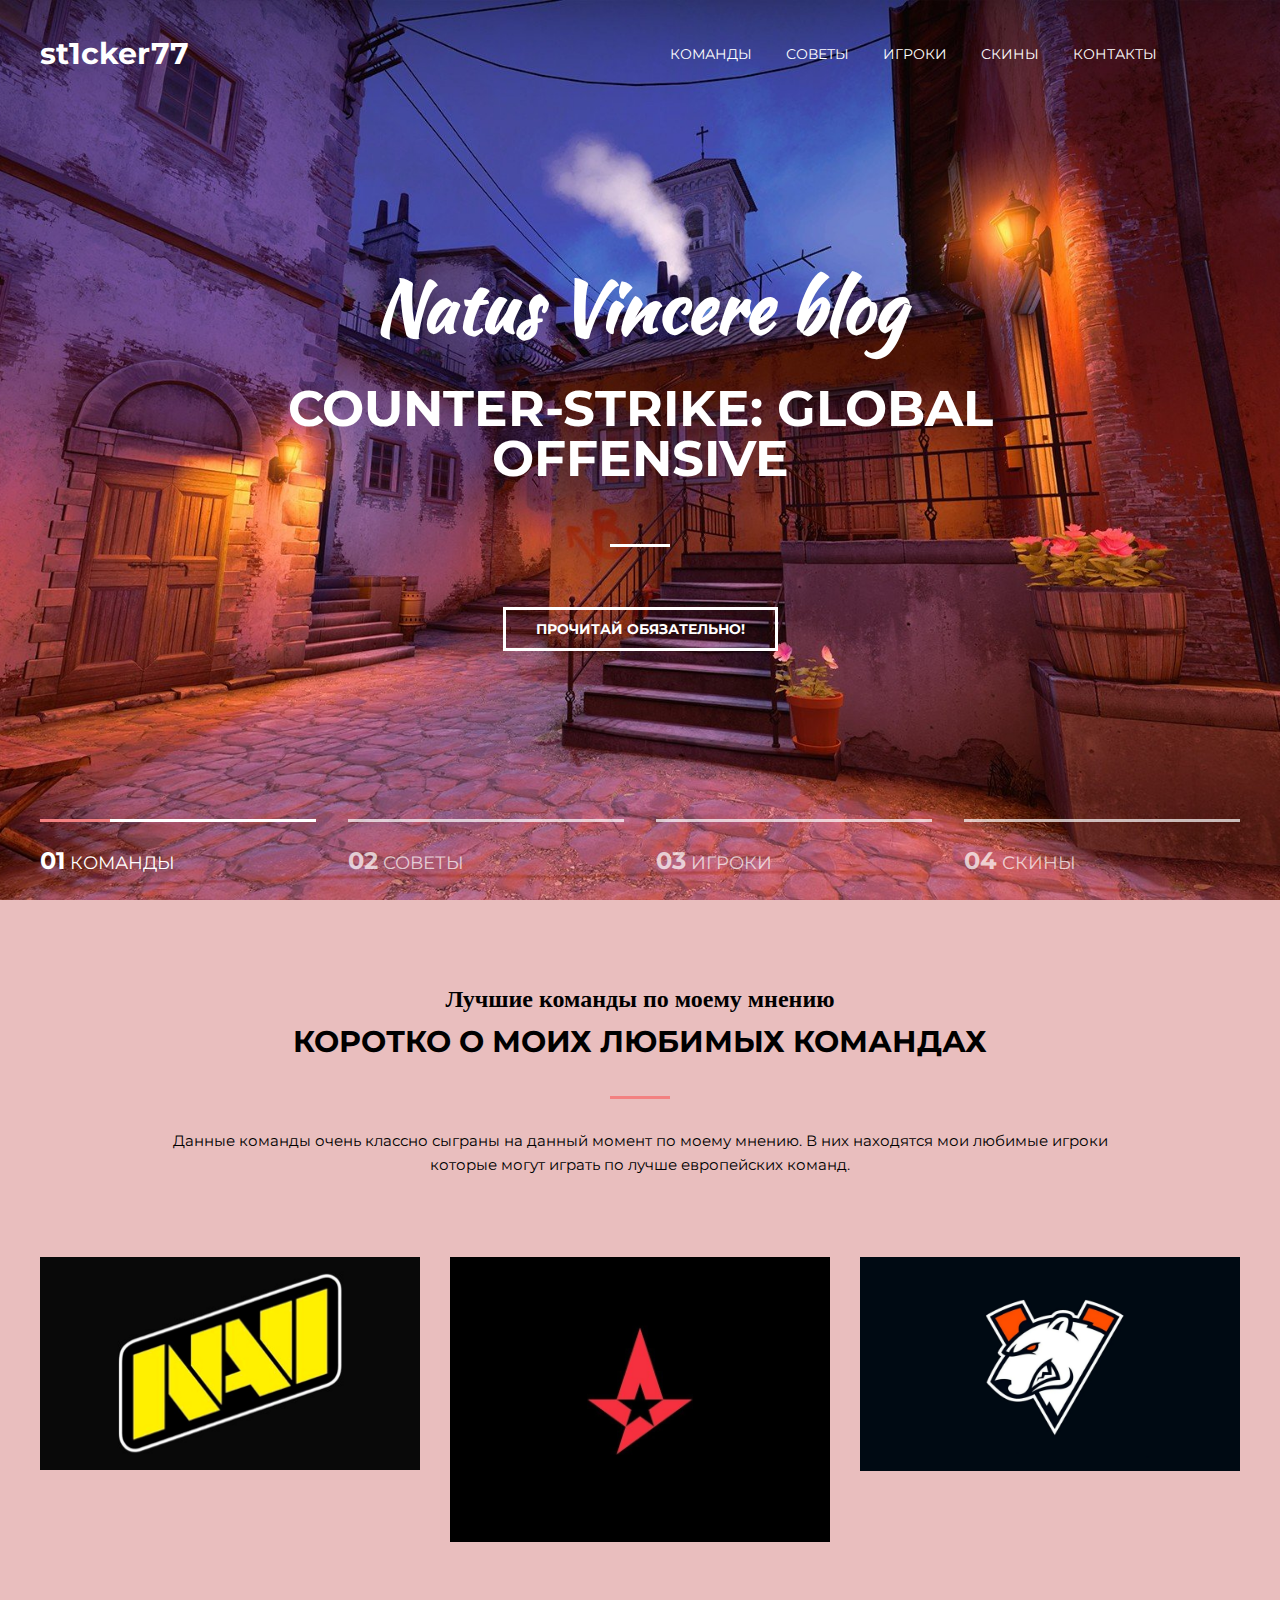
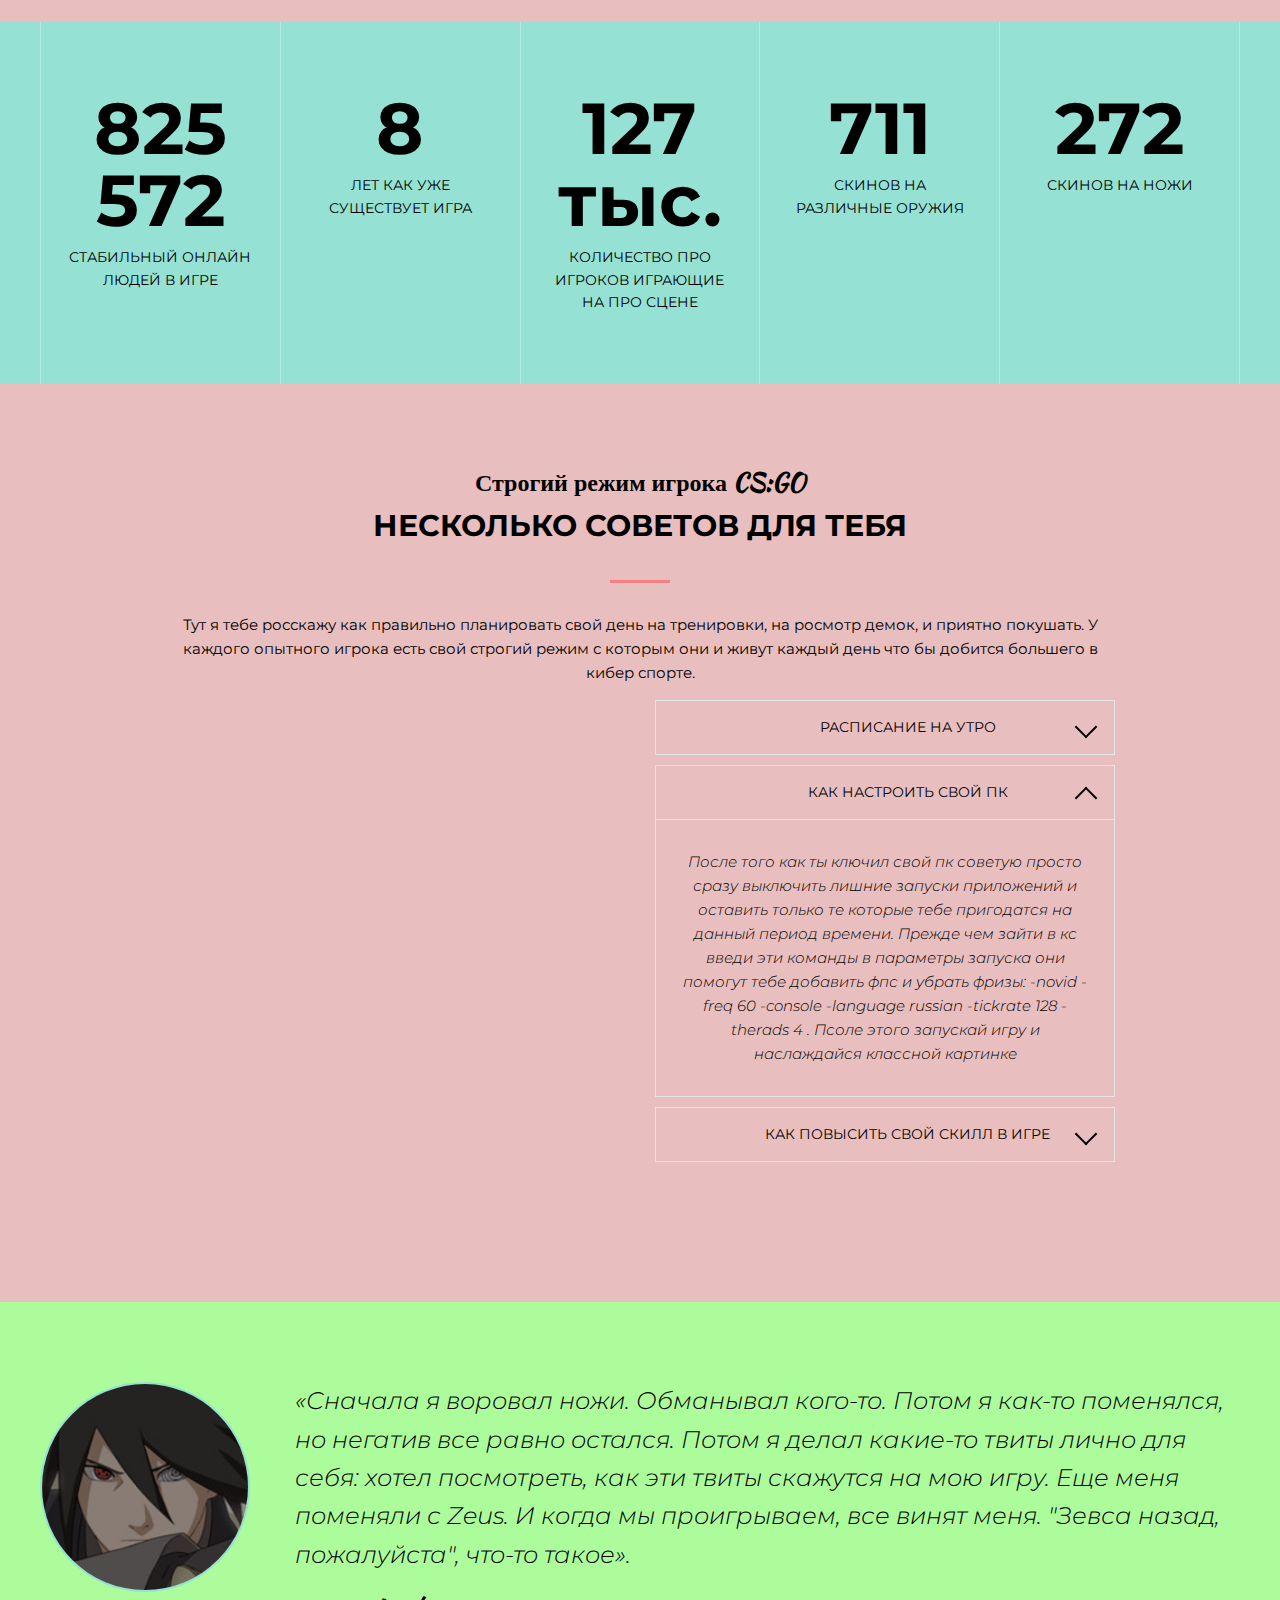
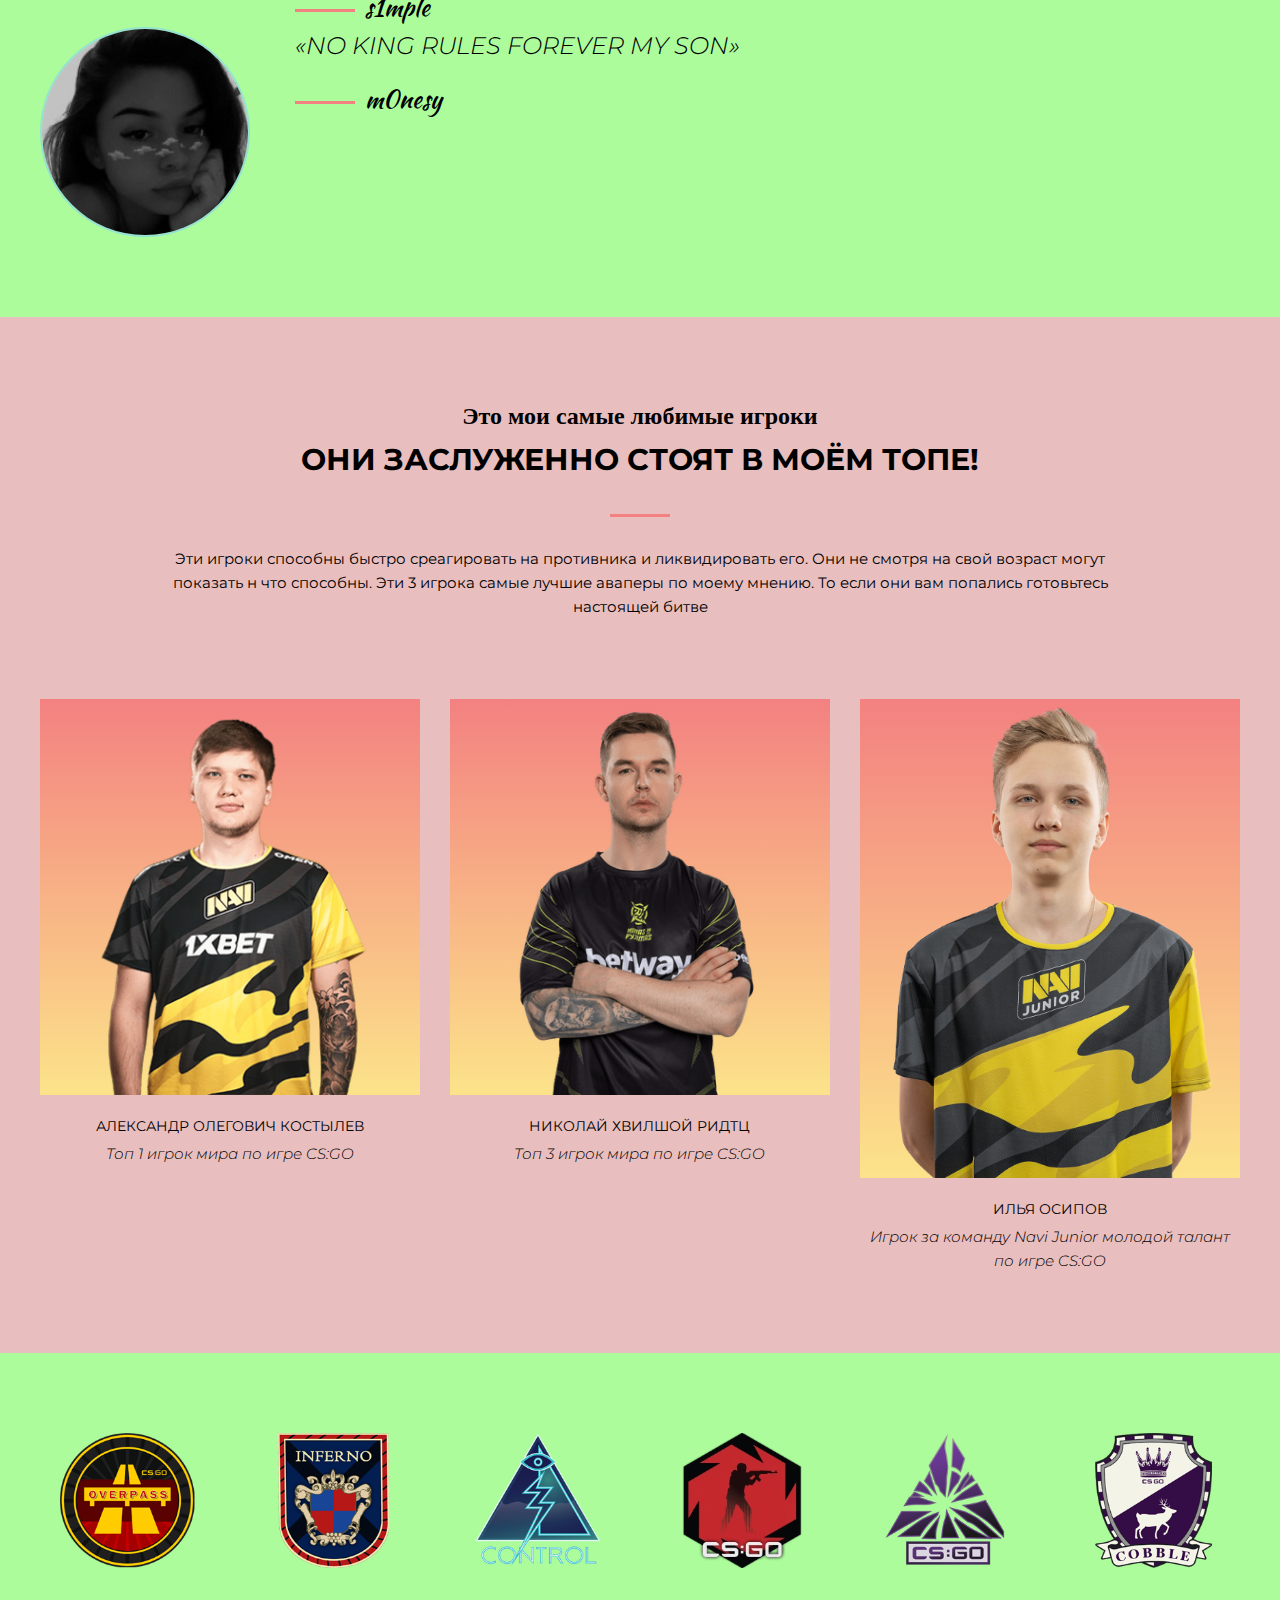
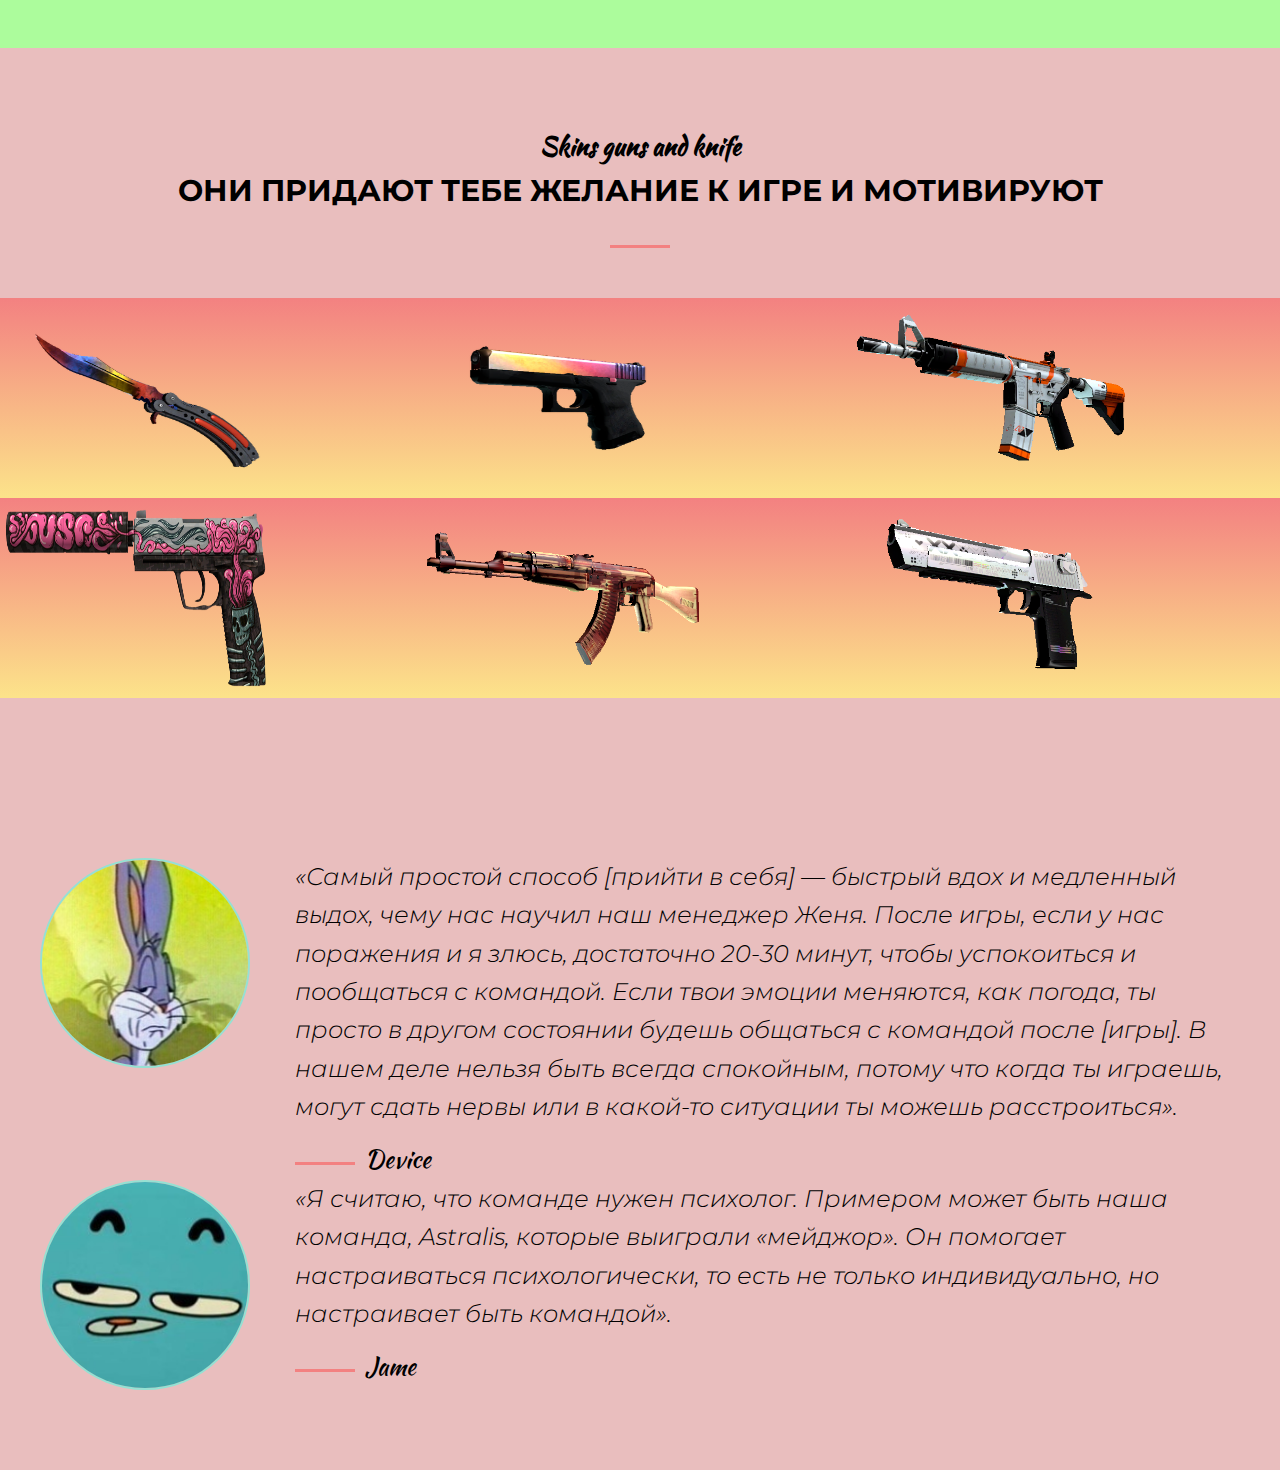
==== commit 4412e561: "Add files via upload" ====
--- a/csgo_bio/index.html
+++ b/csgo_bio/index.html
@@ -41,7 +41,7 @@
                 <h2 class="intro__suptitle">Natus Vincere blog</h2>
                 <h1 class="intro__title">Counter-Strike: Global Offensive</h1>
 
-                <a class="btn" href="https://ru.wikipedia.org/wiki/Counter-Strike:_Global_Offensive" target="_blank">Прочитай обезательно!</a>
+                <a class="btn" href="https://ru.wikipedia.org/wiki/Counter-Strike:_Global_Offensive" target="_blank">Прочитай обязательно!</a>
             </div>
         </div>
 
